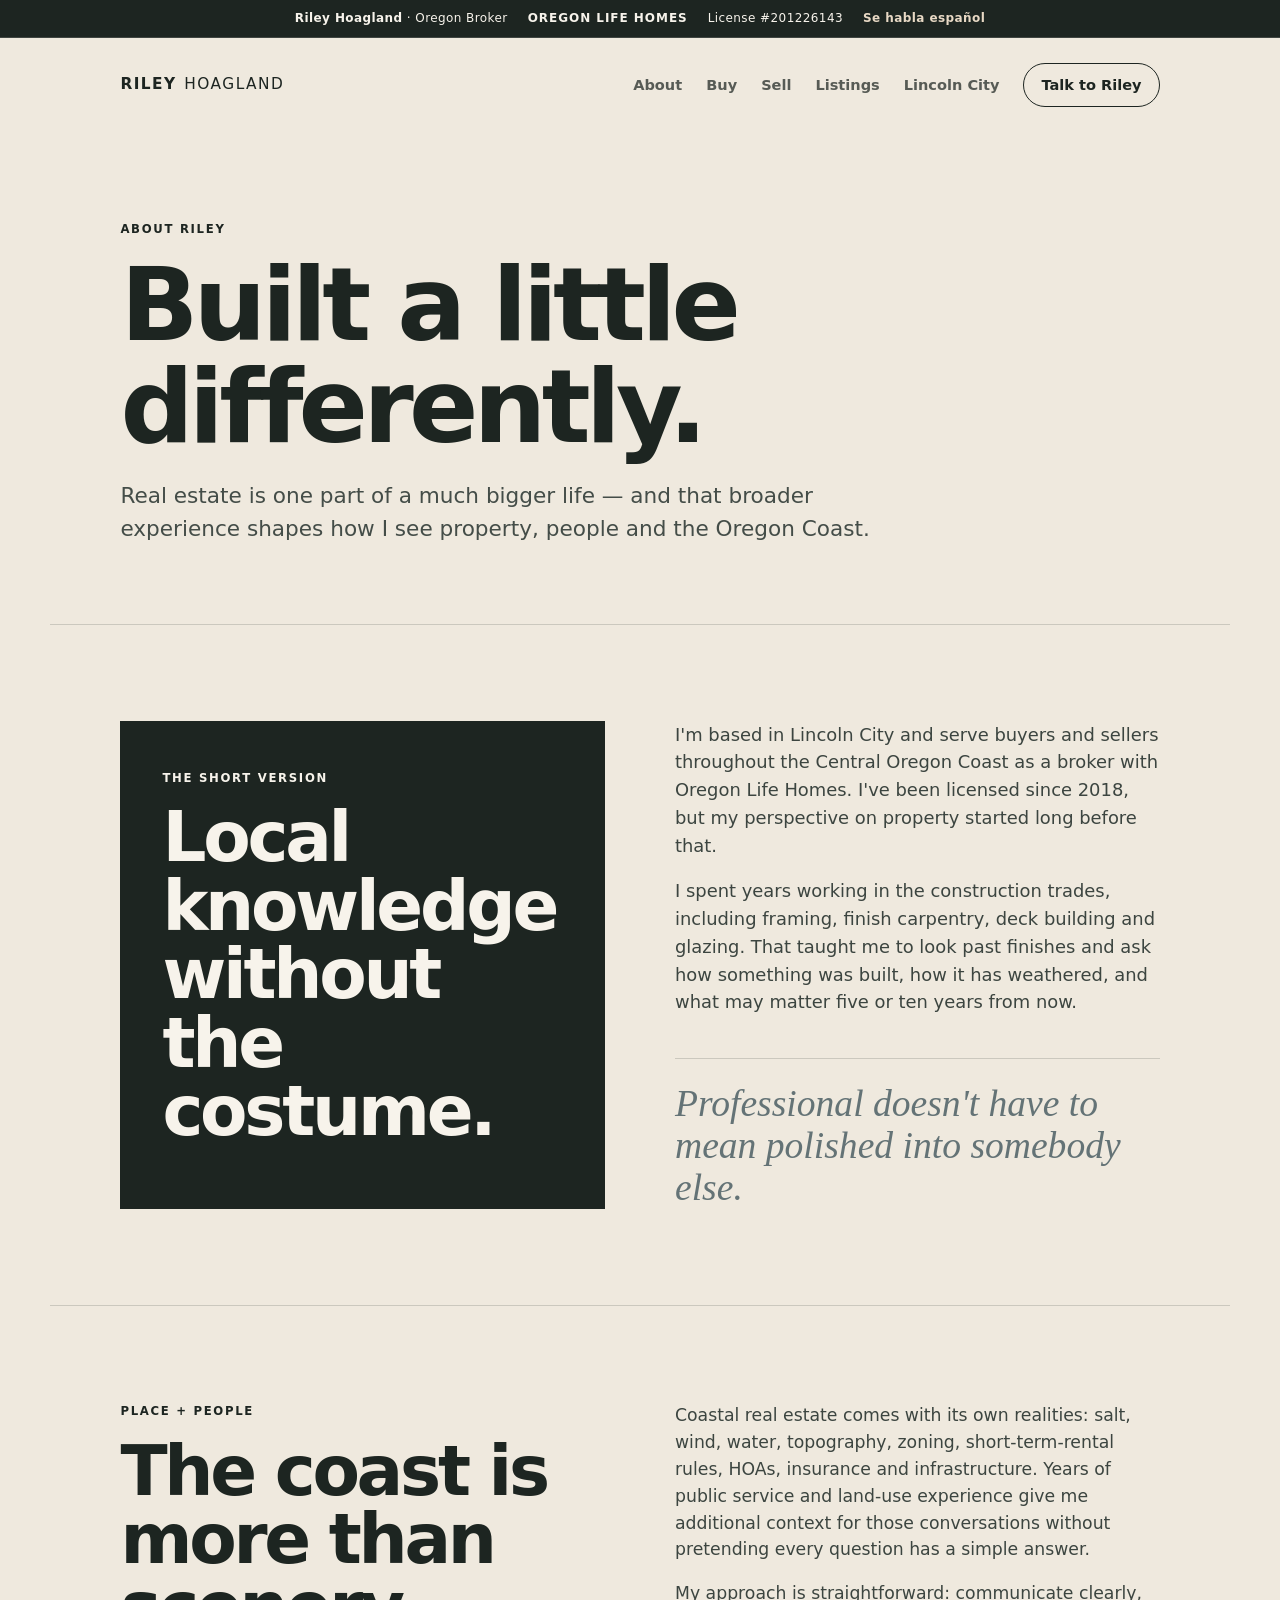
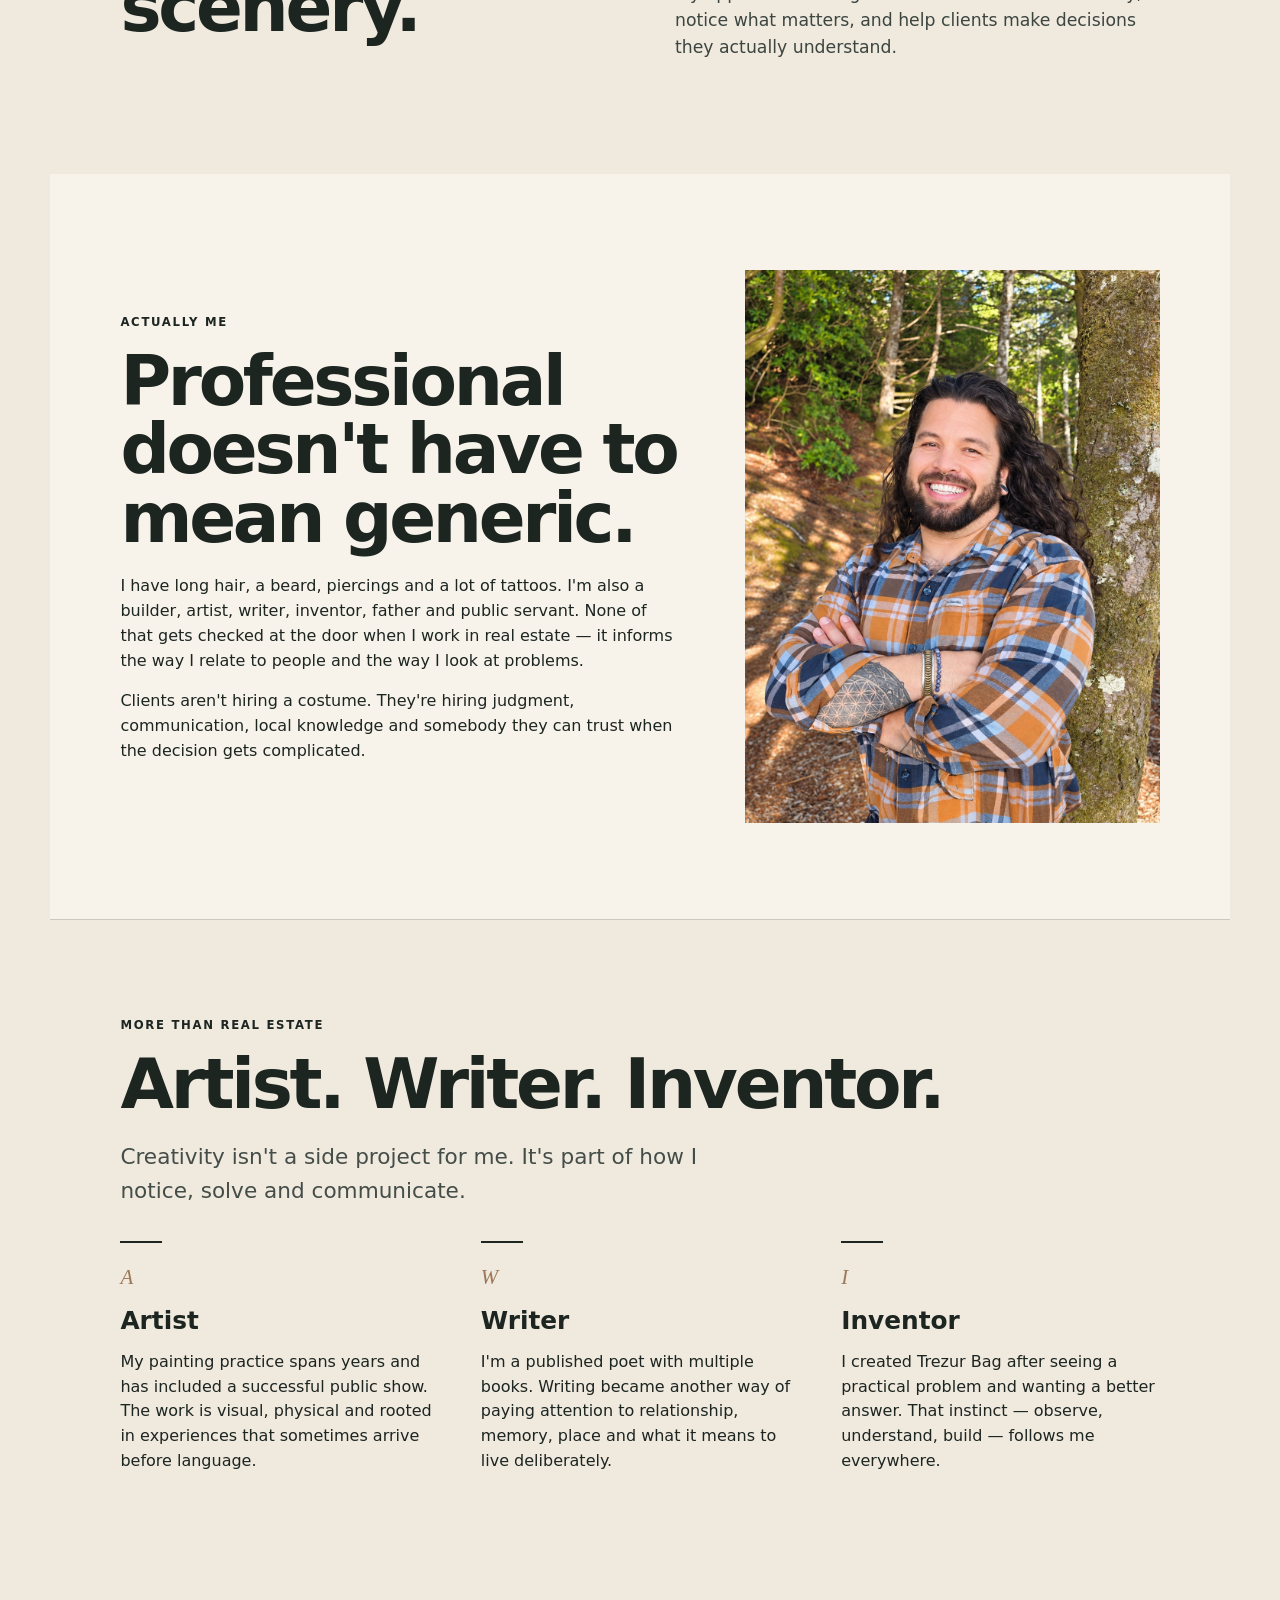
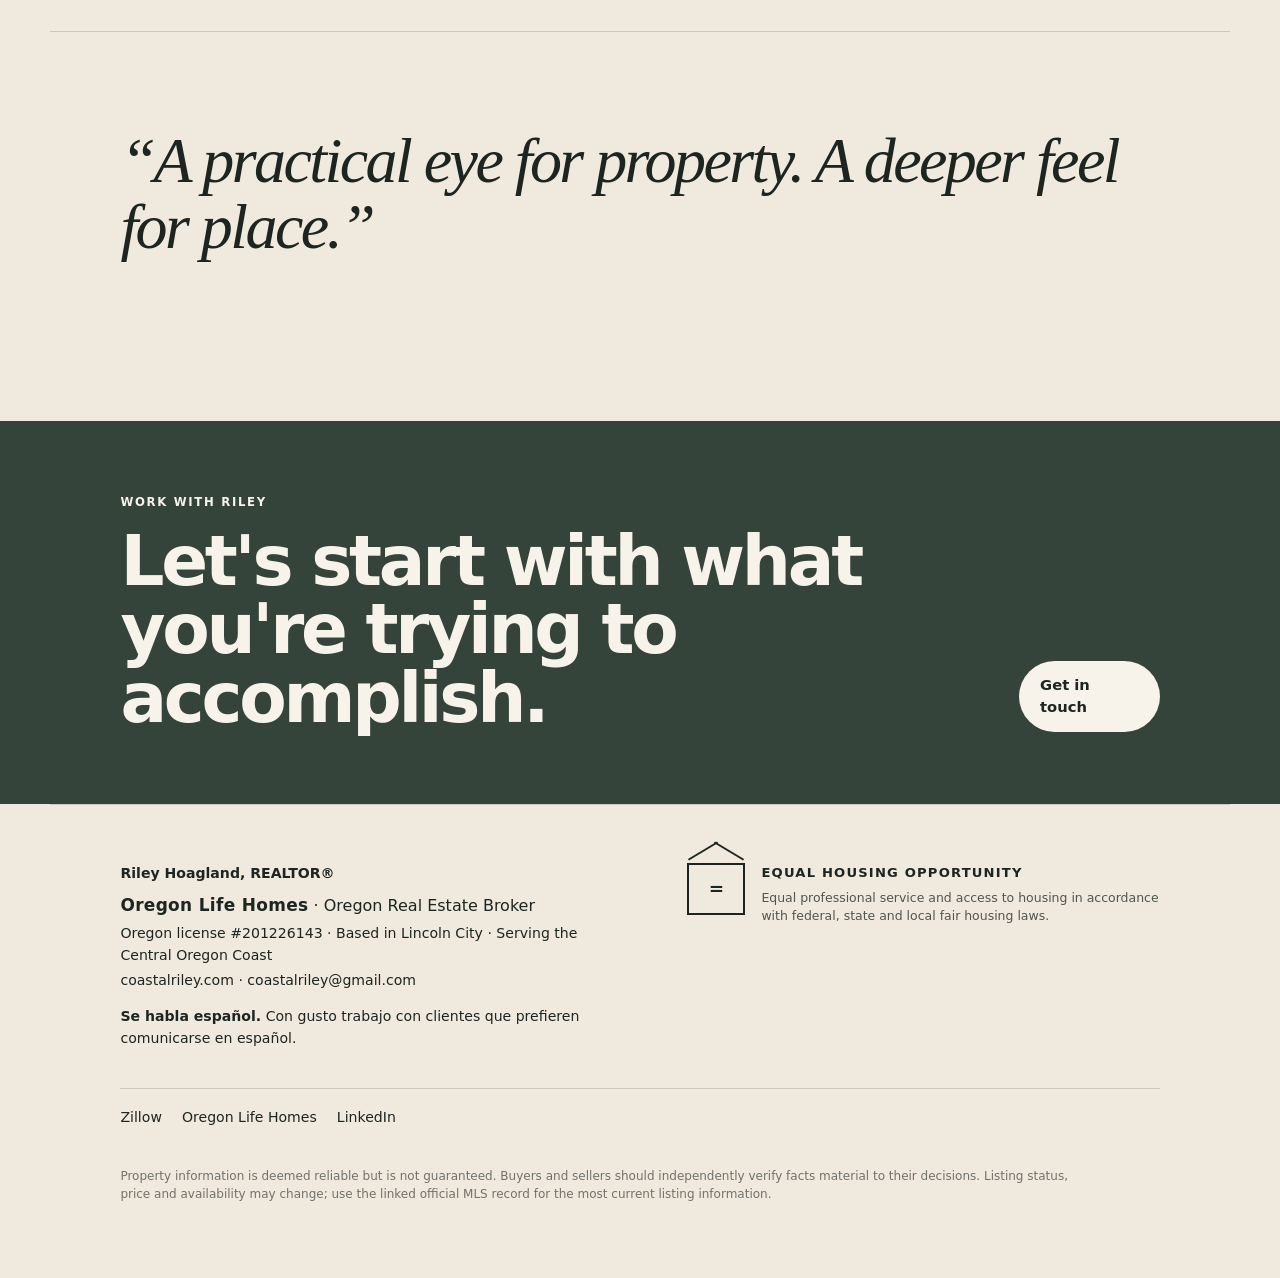
==== about.html @ 64695208 "Add files via upload" ====
<!doctype html>
<html lang="en">
<head>
  <meta charset="utf-8">
  <meta name="viewport" content="width=device-width, initial-scale=1">
  <title>About Riley Hoagland | Lincoln City Oregon Real Estate Broker</title>
  <meta name="description" content="Meet Riley Hoagland, a Lincoln City-based Oregon real estate broker with a background in construction, public service, art, poetry and invention.">
  <link rel="canonical" href="https://coastalriley.com/about.html">
  <meta name="theme-color" content="#1d2521">
  <link rel="stylesheet" href="styles.css">
  
</head>
<body><div class="affiliation-bar" aria-label="Real estate license and brokerage">
  <div class="affiliation-inner">
    <span><strong>Riley Hoagland</strong> · Oregon Broker</span>
    <span class="affiliation-broker">Oregon Life Homes</span>
    <span>License #201226143</span>
    <span class="affiliation-spanish">Se habla español</span>
  </div>
</div>
<header class="site-header">
  <a class="brand" href="index.html" aria-label="Riley Hoagland home">
    <span class="brand-first">RILEY</span><span class="brand-last">HOAGLAND</span>
  </a>
  <button class="menu-toggle" aria-label="Toggle navigation" aria-expanded="false">MENU</button>
  <nav class="nav" aria-label="Main navigation">
    <a href="about.html">About</a>
    <a href="buy.html">Buy</a>
    <a href="sell.html">Sell</a>
    <a href="listings.html">Listings</a>
    <a href="lincoln-city.html">Lincoln City</a>
    <a class="nav-cta" href="contact.html">Talk to Riley</a>
  </nav>
</header>
<main>
<section class="page-hero page-hero-about">
  <p class="eyebrow">ABOUT RILEY</p>
  <h1>Built a little differently.</h1>
  <p class="lede">Real estate is one part of a much bigger life — and that broader experience shapes how I see property, people and the Oregon Coast.</p>
</section>

<section class="section about-intro-grid">
  <div class="about-statement">
    <p class="eyebrow">THE SHORT VERSION</p>
    <h2>Local knowledge without the costume.</h2>
  </div>
  <div class="body-copy large-copy">
    <p>I'm based in Lincoln City and serve buyers and sellers throughout the Central Oregon Coast as a broker with Oregon Life Homes. I've been licensed since 2018, but my perspective on property started long before that.</p>
    <p>I spent years working in the construction trades, including framing, finish carpentry, deck building and glazing. That taught me to look past finishes and ask how something was built, how it has weathered, and what may matter five or ten years from now.</p>
    <div class="about-pullquote">Professional doesn't have to mean polished into somebody else.</div>
  </div>
</section>

<section class="section split story-block">
  <div>
    <p class="eyebrow">PLACE + PEOPLE</p>
    <h2>The coast is more than scenery.</h2>
  </div>
  <div class="body-copy">
    <p>Coastal real estate comes with its own realities: salt, wind, water, topography, zoning, short-term-rental rules, HOAs, insurance and infrastructure. Years of public service and land-use experience give me additional context for those conversations without pretending every question has a simple answer.</p>
    <p>My approach is straightforward: communicate clearly, notice what matters, and help clients make decisions they actually understand.</p>
  </div>
</section>

<section class="section candid-section">
  <div class="candid-copy">
    <p class="eyebrow">ACTUALLY ME</p>
    <h2>Professional doesn't have to mean generic.</h2>
    <p>I have long hair, a beard, piercings and a lot of tattoos. I'm also a builder, artist, writer, inventor, father and public servant. None of that gets checked at the door when I work in real estate — it informs the way I relate to people and the way I look at problems.</p>
    <p>Clients aren't hiring a costume. They're hiring judgment, communication, local knowledge and somebody they can trust when the decision gets complicated.</p>
  </div>
  <figure class="portrait-frame candid">
    <img src="riley-about-forest.jpg" alt="Riley Hoagland smiling in an Oregon coastal forest">
  </figure>
</section>

<section class="section more-than" id="more-than-real-estate">
  <p class="eyebrow">MORE THAN REAL ESTATE</p>
  <h2>Artist. Writer. Inventor.</h2>
  <p class="lede narrow">Creativity isn't a side project for me. It's part of how I notice, solve and communicate.</p>
  <div class="mini-grid">
    <article><span class="mini-icon">A</span><strong>Artist</strong><p>My painting practice spans years and has included a successful public show. The work is visual, physical and rooted in experiences that sometimes arrive before language.</p></article>
    <article><span class="mini-icon">W</span><strong>Writer</strong><p>I'm a published poet with multiple books. Writing became another way of paying attention to relationship, memory, place and what it means to live deliberately.</p></article>
    <article><span class="mini-icon">I</span><strong>Inventor</strong><p>I created Trezur Bag after seeing a practical problem and wanting a better answer. That instinct — observe, understand, build — follows me everywhere.</p></article>
  </div>
</section>

<section class="quote-block section">
  <p>“A practical eye for property. A deeper feel for place.”</p>
</section>

<section class="contact-band">
  <div><p class="eyebrow">WORK WITH RILEY</p><h2>Let's start with what you're trying to accomplish.</h2></div>
  <a class="button light" href="contact.html">Get in touch</a>
</section>
</main>
<footer class="footer">
  <div class="footer-id">
    <strong>Riley Hoagland, REALTOR®</strong>
    <p class="footer-brokerage"><strong>Oregon Life Homes</strong> · Oregon Real Estate Broker</p>
    <p>Oregon license #201226143 · Based in Lincoln City · Serving the Central Oregon Coast</p>
    <p><a href="https://coastalriley.com">coastalriley.com</a> · <a href="mailto:coastalriley@gmail.com">coastalriley@gmail.com</a></p>
    <p class="footer-spanish"><strong>Se habla español.</strong> Con gusto trabajo con clientes que prefieren comunicarse en español.</p>
  </div>

  <div class="footer-equal-housing" aria-label="Equal Housing Opportunity">
    <div class="eho-mark" aria-hidden="true"><span>=</span></div>
    <div>
      <strong>Equal Housing Opportunity</strong>
      <p>Equal professional service and access to housing in accordance with federal, state and local fair housing laws.</p>
    </div>
  </div>

  <div class="footer-links">
    <a href="https://www.zillow.com/profile/RileyHoagland" rel="me">Zillow</a>
    <a href="https://www.theoregonlife.com/about/riley-hoagland/" rel="me">Oregon Life Homes</a>
    <a href="https://www.linkedin.com/in/rileyhoagland/" rel="me">LinkedIn</a>
  </div>

  <p class="fineprint">Property information is deemed reliable but is not guaranteed. Buyers and sellers should independently verify facts material to their decisions. Listing status, price and availability may change; use the linked official MLS record for the most current listing information.</p>
</footer><script src="site.js"></script></body></html>
---- styles.css ----
:root{
  --paper:#efe9de;
  --paper-soft:#f7f3eb;
  --ink:#1d2521;
  --ink-soft:#35413b;
  --fog:#cad1cc;
  --slate:#647376;
  --forest:#35443b;
  --moss:#667363;
  --cedar:#9c7856;
  --sand:#b9a383;
  --line:rgba(29,37,33,.17);
  --max:1180px;
  --gutter:clamp(34px,5.5vw,72px);
  --radius:2px;
}
*{box-sizing:border-box}
html{scroll-behavior:smooth}
body{
  margin:0;
  background:var(--paper);
  color:var(--ink);
  font-family:Inter,ui-sans-serif,system-ui,-apple-system,BlinkMacSystemFont,"Segoe UI",sans-serif;
  line-height:1.55;
  text-rendering:optimizeLegibility;
}
a{color:inherit;text-decoration:none}
img{display:block;width:100%;height:auto}
.site-header{
  max-width:var(--max);
  margin:auto;
  padding:25px var(--gutter);
  display:flex;
  align-items:center;
  justify-content:space-between;
  gap:28px;
  position:relative;
}
.brand{display:flex;gap:.48rem;align-items:baseline;letter-spacing:.095em;font-size:.96rem}
.brand-first{font-weight:850}.brand-last{font-weight:420}
.nav{display:flex;gap:24px;align-items:center;font-size:.91rem;font-weight:630}
.nav a{opacity:.72;transition:.2s ease}.nav a:hover{opacity:1}
.nav-cta{border:1px solid currentColor;border-radius:999px;padding:10px 17px;opacity:1!important}
.menu-toggle{display:none;background:transparent;border:0;color:inherit;font:inherit;font-size:.78rem;letter-spacing:.1em;font-weight:750}
.eyebrow{
  margin:0 0 16px;
  font-size:.73rem;
  letter-spacing:.145em;
  text-transform:uppercase;
  font-weight:800;
}
h1,h2,h3{margin:0 0 22px;line-height:.99;letter-spacing:-.047em}
h1{font-size:clamp(3.25rem,8vw,7.1rem);font-weight:760}
h1 em{display:block;font-family:Georgia,"Times New Roman",serif;font-weight:400;font-style:italic;color:var(--slate);letter-spacing:-.055em}
h2{font-size:clamp(2.25rem,5.4vw,4.8rem);font-weight:735}
h3{font-size:clamp(1.45rem,2.4vw,2rem);font-weight:720;line-height:1.08}
p{margin-top:0}
.lede{font-size:clamp(1.08rem,2vw,1.35rem);max-width:760px;color:#444d48}
.narrow{max-width:650px}
.section{max-width:var(--max);margin:auto;padding:96px var(--gutter)}
.hero{
  max-width:var(--max);
  margin:auto;
  display:grid;
  grid-template-columns:1.15fr .85fr;
  gap:56px;
  align-items:center;
  padding:42px var(--gutter) 76px;
}
.hero-copy{padding:35px 0}
.actions{display:flex;gap:12px;flex-wrap:wrap;margin-top:32px}
.button{display:inline-flex;align-items:center;justify-content:center;padding:13px 21px;border-radius:999px;font-weight:760;font-size:.92rem}
.primary{background:var(--ink);color:var(--paper-soft)}
.ghost{border:1px solid currentColor}
.light{background:var(--paper-soft);color:var(--ink)}
.portrait-frame{margin:0;position:relative;overflow:hidden;background:var(--fog)}
.portrait-frame img{width:100%;height:100%;object-fit:cover}
.hero-portrait{aspect-ratio:.77/1;max-height:720px}
.hero-portrait img{object-position:center 33%}
.portrait-frame figcaption{
  position:absolute;left:0;bottom:0;
  padding:10px 14px;
  background:rgba(29,37,33,.83);
  color:var(--paper-soft);
  font-size:.7rem;
  text-transform:uppercase;
  letter-spacing:.11em;
}
.proof-strip{
  max-width:var(--max);
  margin:auto;
  display:grid;
  grid-template-columns:repeat(4,1fr);
  border-top:1px solid var(--line);
  border-bottom:1px solid var(--line);
  padding:16px var(--gutter);
  text-align:center;
  gap:12px;
  font-size:.75rem;
  letter-spacing:.085em;
  text-transform:uppercase;
  font-weight:760;
}
.split{display:grid;grid-template-columns:1fr 1fr;gap:70px}
.body-copy{font-size:1.08rem;color:#3c4540}
.large-copy{font-size:1.12rem}
.text-link{display:inline-block;font-weight:760;margin-top:14px;border-bottom:1px solid currentColor;padding-bottom:3px}
.services{display:grid;grid-template-columns:repeat(3,1fr);gap:16px}
.service{
  min-height:390px;border:1px solid var(--line);
  padding:30px;display:flex;flex-direction:column;
  background:rgba(255,255,255,.13)
}
.service-dark{background:var(--ink);color:var(--paper-soft)}
.service-number{margin-left:auto;font-family:Georgia,serif;font-style:italic;font-size:1.4rem;opacity:.55}
.service h3{margin-top:8px}
.service p:not(.eyebrow){opacity:.82}
.service a{margin-top:auto;font-weight:750}
.local-band{
  display:grid;grid-template-columns:.7fr 1.3fr;gap:60px;align-items:center;
  border-top:1px solid var(--line);border-bottom:1px solid var(--line)
}
.local-mark{
  min-height:390px;
  background:var(--forest);
  position:relative;
  overflow:hidden;
}
.rings{
  position:absolute;width:330px;height:330px;border:1px solid rgba(239,233,222,.75);
  border-radius:50%;left:50%;top:50%;transform:translate(-50%,-50%);
}
.rings:before,.rings:after{content:"";position:absolute;border:1px solid rgba(239,233,222,.42);border-radius:50%}
.rings:before{width:230px;height:230px;left:49px;top:49px}
.rings:after{width:410px;height:410px;left:-41px;top:-41px}
.section-heading{display:flex;justify-content:space-between;gap:40px;align-items:end;margin-bottom:42px}
.section-note{max-width:360px;color:#4a544f}
.listing-placeholder{display:grid;grid-template-columns:.85fr 1.15fr;border:1px solid var(--line);min-height:420px}
.listing-shape{
  background:
    linear-gradient(150deg,transparent 0 27%,rgba(255,255,255,.12) 27% 28%,transparent 28% 50%),
    linear-gradient(25deg,var(--forest),#55635c);
}
.listing-placeholder>div:last-child{padding:48px;display:flex;flex-direction:column;justify-content:center;align-items:flex-start}
.more-than{border-top:1px solid var(--line);border-bottom:1px solid var(--line)}
.mini-grid{display:grid;grid-template-columns:repeat(3,1fr);gap:42px;margin:34px 0 45px}
.mini-grid article{position:relative;padding-top:20px}
.mini-grid article:before{content:"";position:absolute;top:0;left:0;width:42px;border-top:2px solid var(--ink)}
.mini-grid strong{font-size:1.55rem;display:block;margin:9px 0}
.mini-icon{font-family:Georgia,serif;font-style:italic;color:var(--cedar);font-size:1.3rem}
.contact-band{
  background:var(--forest);color:var(--paper-soft);
  padding:72px max(var(--gutter),calc((100vw - var(--max))/2 + var(--gutter)));
  display:flex;align-items:end;justify-content:space-between;gap:46px
}
.contact-band h2{max-width:880px;margin-bottom:0}
.footer{
  max-width:var(--max);margin:auto;padding:58px var(--gutter) 70px;
  display:grid;grid-template-columns:1fr auto;gap:30px 60px;
  border-top:1px solid var(--line);font-size:.88rem
}
.footer p{margin:4px 0}.footer-links{display:flex;gap:20px;flex-wrap:wrap}.fineprint{grid-column:1/-1;font-size:.75rem;opacity:.6}
.page-hero{max-width:var(--max);margin:auto;padding:88px var(--gutter) 56px}
.page-hero h1{max-width:1120px}
.about-intro-grid{
  display:grid;
  grid-template-columns:1fr 1fr;
  gap:70px;
  border-top:1px solid var(--line);
}
.about-statement{
  min-height:430px;
  background:var(--ink);
  color:var(--paper-soft);
  padding:42px;
  display:flex;
  flex-direction:column;
  justify-content:flex-end;
}
.about-statement h2{max-width:650px}
.about-pullquote{
  margin-top:42px;
  padding-top:24px;
  border-top:1px solid var(--line);
  font-family:Georgia,"Times New Roman",serif;
  font-style:italic;
  font-size:clamp(1.55rem,3vw,2.35rem);
  line-height:1.12;
  color:var(--slate);
}
.feature{display:grid;grid-template-columns:.85fr 1.15fr;gap:66px;align-items:center}
.story-block{border-top:1px solid var(--line)}
.candid-section{display:grid;grid-template-columns:1.15fr .85fr;gap:64px;align-items:center;background:var(--paper-soft)}
.candid{aspect-ratio:.82/1;max-height:600px}.candid img{object-position:center 30%}
.quote-block p{font-family:Georgia,"Times New Roman",serif;font-style:italic;font-size:clamp(2.4rem,5vw,4.7rem);letter-spacing:-.04em;line-height:1.04;max-width:1000px}
.issue-grid{display:grid;grid-template-columns:repeat(3,1fr);gap:1px;background:var(--line);padding:1px}
.issue-grid article{background:var(--paper);padding:30px;min-height:260px}
.issue-grid span{font-family:Georgia,serif;font-style:italic;color:var(--cedar);font-size:1.25rem}
.process{border-top:1px solid var(--line)}
.process-row{display:grid;grid-template-columns:repeat(5,1fr);gap:0;margin-top:44px;border-top:1px solid var(--line)}
.process-row>div{padding:26px 20px 10px 0;border-right:1px solid var(--line);min-height:230px}
.process-row>div:not(:first-child){padding-left:20px}
.process-row>div:last-child{border-right:0}
.process-row b{display:block;font-family:Georgia,serif;font-style:italic;color:var(--cedar);font-size:1.2rem;margin-bottom:35px}
.process-row strong{display:block;font-size:1.03rem;margin-bottom:10px}
.process-row p{font-size:.9rem;color:#4a544f}
.listing-links{display:grid;grid-template-columns:1fr 1fr;gap:18px}
.listing-source{border:1px solid var(--line);padding:42px;min-height:390px;display:flex;flex-direction:column}
.listing-source h2{font-size:clamp(2rem,4vw,3.5rem)}
.listing-source span{margin-top:auto;font-weight:760}
.dark-source{background:var(--ink);color:var(--paper-soft)}
.contact-grid{display:grid;grid-template-columns:1.15fr .85fr;gap:30px;align-items:stretch}
.contact-card{background:var(--ink);color:var(--paper-soft);padding:48px}
.contact-card h2{font-size:clamp(2.4rem,5vw,4.6rem)}
.direct-details{border-top:1px solid rgba(255,255,255,.22);margin-top:36px}
.direct-details a{display:block;padding:19px 0;border-bottom:1px solid rgba(255,255,255,.22)}
.direct-details small{display:block;font-size:.67rem;letter-spacing:.14em;opacity:.65;margin-bottom:3px}
.direct-details strong{font-size:1.08rem}
.contact-photo{min-height:520px}.contact-photo img{object-position:center 30%}
@media (max-width:880px){
  .menu-toggle{display:block}
  .nav{
    display:none;position:absolute;top:76px;left:18px;right:18px;z-index:30;
    background:var(--paper-soft);border:1px solid var(--line);padding:22px;
    flex-direction:column;align-items:flex-start
  }
  .nav.open{display:flex}
  .hero,.split,.feature,.candid-section,.local-band,.contact-grid,.listing-placeholder,.about-intro-grid{grid-template-columns:1fr}
  .hero{padding-top:16px}
  .hero-portrait{max-height:620px}
  .proof-strip{grid-template-columns:1fr 1fr}
  .services,.mini-grid,.issue-grid,.listing-links{grid-template-columns:1fr}
  .process-row{grid-template-columns:1fr;border-top:0}
  .process-row>div,.process-row>div:not(:first-child){border-right:0;border-top:1px solid var(--line);padding:24px 0;min-height:auto}
  .process-row b{margin-bottom:10px}
  .section{padding-top:72px;padding-bottom:72px}
  .section-heading{align-items:flex-start;flex-direction:column}
  .local-mark{min-height:300px}
  .contact-band{align-items:flex-start;flex-direction:column}
  .footer{grid-template-columns:1fr}
  .fineprint{grid-column:auto}
}
@media (max-width:520px){
  .site-header{padding:20px}
  .section,.hero,.page-hero{padding-left:20px;padding-right:20px}
  h1{font-size:clamp(3rem,16vw,5rem)}
  .proof-strip{grid-template-columns:1fr;text-align:left;padding-left:20px}
  .service,.contact-card,.listing-source,.listing-placeholder>div:last-child{padding:26px}
}


/* v0.4 — property/listing pages */
.property-card-grid{
  display:grid;
  grid-template-columns:repeat(2,1fr);
  gap:22px;
}
.property-card{
  border:1px solid var(--line);
  background:rgba(255,255,255,.12);
}
.property-card-art{
  min-height:350px;
  background:var(--forest);
  position:relative;
  display:block;
  overflow:hidden;
}
.card-index{
  position:absolute;
  top:22px;right:24px;
  color:rgba(247,243,235,.72);
  font-family:Georgia,serif;
  font-style:italic;
  font-size:1.25rem;
}
.property-lines{
  position:absolute;
  inset:0;
  background:
    linear-gradient(135deg,transparent 49.6%,rgba(239,233,222,.35) 49.8% 50.2%,transparent 50.4%),
    linear-gradient(35deg,transparent 33%,rgba(239,233,222,.18) 33.2% 33.5%,transparent 33.7%),
    radial-gradient(circle at 72% 33%,transparent 0 79px,rgba(239,233,222,.22) 80px 81px,transparent 82px);
}
.property-card-copy{padding:30px}
.property-card-copy h2{font-size:clamp(1.9rem,3.5vw,3rem);margin-bottom:7px}
.property-card-city{color:#56615b;margin-bottom:22px}
.listing-stats{
  display:flex;gap:15px;flex-wrap:wrap;
  padding:16px 0;
  border-top:1px solid var(--line);
  border-bottom:1px solid var(--line);
  font-size:.86rem
}
.listing-stats strong{font-size:1.06rem;margin-right:auto}
.property-card-actions{display:flex;gap:22px;flex-wrap:wrap;margin-top:18px}
.subtle-link{opacity:.68}
.listing-hero{
  max-width:var(--max);
  margin:auto;
  display:grid;
  grid-template-columns:1.05fr .95fr;
  min-height:660px;
  padding:46px var(--gutter) 80px;
  gap:50px;
  align-items:stretch;
}
.listing-hero-copy{
  display:flex;flex-direction:column;justify-content:center;
}
.listing-hero h1{font-size:clamp(3rem,7vw,6.3rem)}
.listing-city{font-size:1.16rem;color:#56615b;margin-top:-4px;margin-bottom:30px}
.listing-stats-large{max-width:620px}
.listing-stats-large strong{font-size:1.35rem}
.property-art{
  min-height:570px;
  background:var(--forest);
  position:relative;
  overflow:hidden;
  display:flex;
  align-items:flex-end;
  padding:22px;
  color:rgba(247,243,235,.72);
  letter-spacing:.11em;
  font-size:.7rem;
  font-weight:750;
}
.listing-intro{border-top:1px solid var(--line)}
.property-facts{border-top:1px solid var(--line);border-bottom:1px solid var(--line)}
.fact-grid{
  display:grid;
  grid-template-columns:repeat(3,1fr);
  gap:1px;
  background:var(--line);
  border:1px solid var(--line);
}
.fact-grid>div{
  background:var(--paper);
  padding:25px;
  min-height:115px;
}
.fact-grid small{
  display:block;
  text-transform:uppercase;
  letter-spacing:.1em;
  font-size:.66rem;
  opacity:.58;
  margin-bottom:7px;
}
.fact-grid strong{font-size:1.08rem}
.direct-agent{
  display:grid;
  grid-template-columns:1.15fr .85fr;
  gap:50px;
  align-items:center;
}
.direct-agent-actions{
  display:flex;
  flex-direction:column;
  gap:12px;
}
.listing-disclaimer{
  max-width:var(--max);
  margin:auto;
  padding:0 var(--gutter) 80px;
  font-size:.78rem;
  color:#69716d;
}
@media(max-width:880px){
  .property-card-grid,.listing-hero,.direct-agent{grid-template-columns:1fr}
  .property-card-art{min-height:280px}
  .property-art{min-height:380px}
  .fact-grid{grid-template-columns:1fr 1fr}
}
@media(max-width:520px){
  .fact-grid{grid-template-columns:1fr}
  .listing-hero{padding-left:20px;padding-right:20px}
  .property-card-copy{padding:24px}
}


/* v0.5 launch polish: actual listing photos + more breathing room */
.property-card-photo{
  min-height:350px;
  height:350px;
  position:relative;
  display:block;
  overflow:hidden;
  background:var(--fog);
}
.property-card-photo img{
  width:100%;
  height:100%;
  object-fit:cover;
  transition:transform .45s ease;
}
.property-card:hover .property-card-photo img{
  transform:scale(1.018);
}
.property-card-photo .card-index{
  background:rgba(29,37,33,.78);
  color:var(--paper-soft);
  padding:7px 10px;
  line-height:1;
}
.property-photo-hero{
  margin:0;
  min-height:570px;
  overflow:hidden;
  background:var(--fog);
}
.property-photo-hero img{
  width:100%;
  height:100%;
  min-height:570px;
  object-fit:cover;
}
@media(max-width:880px){
  :root{--gutter:clamp(24px,5vw,38px)}
  .property-card-photo{height:300px;min-height:300px}
  .property-photo-hero,.property-photo-hero img{min-height:380px}
}
@media(max-width:520px){
  :root{--gutter:20px}
}


/* v0.6 — Lincoln City spacing/alignment cleanup */
.local-intro{
  padding-top:58px;
  padding-bottom:52px;
  gap:48px;
  align-items:start;
  border-top:1px solid var(--line);
}
.local-intro h2{
  max-width:470px;
}
.local-intro .body-copy{
  max-width:540px;
}

/* The generic .section padding made this grid nearly touch the viewport
   and created a huge vertical gap. Give this grid its own editorial inset. */
.local-issues{
  width:calc(100% - (2 * var(--gutter)));
  max-width:1045px;
  margin:0 auto 82px;
  padding:1px;
}
.local-issues article{
  min-height:245px;
  padding:30px 28px;
}

@media(max-width:880px){
  .local-intro{
    padding-top:48px;
    padding-bottom:42px;
    gap:24px;
  }
  .local-issues{
    width:calc(100% - (2 * var(--gutter)));
    margin-bottom:58px;
  }
  .local-issues article{
    min-height:auto;
  }
}
@media(max-width:520px){
  .local-issues{
    width:calc(100% - 40px);
  }
}


/* v0.9 — site capture */
.capture-section{
  display:grid;
  grid-template-columns:.82fr 1.18fr;
  gap:70px;
  align-items:start;
  border-top:1px solid var(--line);
}
.capture-intro{position:sticky;top:28px}
.capture-intro h2{font-size:clamp(2.25rem,4.7vw,4.3rem)}
.capture-intro>p:not(.eyebrow){max-width:480px;color:#4a544f;font-size:1.04rem}
.capture-direct{display:flex;flex-direction:column;gap:8px;margin-top:28px;font-weight:760}
.capture-direct a{width:max-content;border-bottom:1px solid currentColor}
.capture-form{background:var(--paper-soft);border:1px solid var(--line);padding:34px;position:relative}
.field-grid{display:grid;gap:18px}
.field-grid.two{grid-template-columns:1fr 1fr}
.capture-form label{display:block;margin-bottom:19px}
.capture-form label>span:first-child{
  display:block;font-size:.74rem;letter-spacing:.08em;text-transform:uppercase;
  font-weight:800;margin-bottom:7px
}
.capture-form input,.capture-form select,.capture-form textarea{
  width:100%;border:1px solid rgba(29,37,33,.26);background:#fffdfa;color:var(--ink);
  border-radius:0;padding:13px;font:inherit;line-height:1.25
}
.capture-form textarea{resize:vertical;min-height:125px}
.capture-form input:focus,.capture-form select:focus,.capture-form textarea:focus{
  outline:2px solid var(--slate);outline-offset:1px
}
.consent-line{display:flex!important;gap:10px;align-items:flex-start;font-size:.86rem;line-height:1.4}
.consent-line input{width:auto!important;margin-top:3px}
.consent-line span{
  text-transform:none!important;letter-spacing:0!important;font-weight:500!important;margin:0!important
}
.submit-button{border:0;cursor:pointer}
.form-note{margin:14px 0 0;font-size:.78rem;color:#66706a}
.hp-field{
  position:absolute!important;width:1px!important;height:1px!important;overflow:hidden!important;
  clip:rect(1px,1px,1px,1px)!important;white-space:nowrap!important
}
.thanks-hero{min-height:68vh;display:flex;flex-direction:column;justify-content:center}
.listing-source-section{padding-top:72px;padding-bottom:72px;align-items:start}
.listing-source-section .body-copy{max-width:560px}
@media(max-width:880px){
  .capture-section{grid-template-columns:1fr;gap:28px}
  .capture-intro{position:static}
  .field-grid.two{grid-template-columns:1fr;gap:0}
  .capture-form{padding:25px}
}


/* v1.0 — Oregon advertising / fair housing / Spanish-language visibility */
.affiliation-bar{
  background:var(--ink);
  color:var(--paper-soft);
  border-bottom:1px solid rgba(247,243,235,.16);
}
.affiliation-inner{
  max-width:var(--max);
  margin:auto;
  padding:9px var(--gutter);
  display:flex;
  align-items:center;
  justify-content:center;
  gap:10px 20px;
  flex-wrap:wrap;
  font-size:.75rem;
  letter-spacing:.035em;
}
.affiliation-broker{
  font-weight:900;
  letter-spacing:.08em;
  text-transform:uppercase;
}
.affiliation-spanish{
  color:#e8d9c5;
  font-weight:760;
}
.proof-strip-five{grid-template-columns:repeat(5,1fr)}

.language-band{
  background:var(--ink);
  color:var(--paper-soft);
  padding:78px max(var(--gutter),calc((100vw - var(--max))/2 + var(--gutter)));
  display:grid;
  grid-template-columns:1.08fr .92fr;
  gap:70px;
  align-items:center;
  border-top:1px solid rgba(247,243,235,.14);
  border-bottom:1px solid rgba(247,243,235,.14);
}
.language-band h2{
  max-width:760px;
  margin-bottom:0;
}
.language-band>div:last-child>p{
  font-size:1.08rem;
  max-width:560px;
  color:rgba(247,243,235,.82);
}
.language-ghost{
  border:1px solid rgba(247,243,235,.7);
  color:var(--paper-soft);
}
.spanish-contact{
  display:grid;
  grid-template-columns:1fr 1fr;
  gap:70px;
  border-top:1px solid var(--line);
  border-bottom:1px solid var(--line);
}
.spanish-contact h2{max-width:650px}

.footer{
  grid-template-columns:1fr .95fr;
  gap:34px 70px;
}
.footer-id{max-width:580px}
.footer-brokerage{
  font-size:1rem;
  margin-top:7px!important;
}
.footer-brokerage strong{
  font-size:1.06rem;
  letter-spacing:.02em;
}
.footer-spanish{
  margin-top:14px!important;
  max-width:560px;
}
.footer-equal-housing{
  display:grid;
  grid-template-columns:58px 1fr;
  gap:16px;
  align-items:start;
  max-width:520px;
}
.footer-equal-housing>div:last-child>strong{
  display:block;
  font-size:.82rem;
  text-transform:uppercase;
  letter-spacing:.09em;
  margin-bottom:5px;
}
.footer-equal-housing p{
  font-size:.78rem;
  line-height:1.45;
  opacity:.75;
}
.eho-mark{
  width:58px;
  height:52px;
  border:2px solid currentColor;
  position:relative;
  display:flex;
  align-items:center;
  justify-content:center;
  font-weight:900;
  font-size:1.15rem;
}
.eho-mark:before,
.eho-mark:after{
  content:"";
  position:absolute;
  top:-15px;
  width:34px;
  border-top:2px solid currentColor;
}
.eho-mark:before{left:-3px;transform:rotate(-31deg)}
.eho-mark:after{right:-3px;transform:rotate(31deg)}
.footer-links{
  grid-column:1/-1;
  padding-top:18px;
  border-top:1px solid var(--line);
}
.fineprint{
  grid-column:1/-1;
  max-width:980px;
}

@media(max-width:880px){
  .affiliation-inner{
    justify-content:flex-start;
    padding-top:10px;
    padding-bottom:10px;
    gap:5px 12px;
  }
  .affiliation-inner span{
    flex:0 0 auto;
  }
  .proof-strip-five{grid-template-columns:1fr 1fr}
  .proof-strip-five span:last-child{grid-column:1/-1}
  .language-band,.spanish-contact{grid-template-columns:1fr;gap:28px}
  .language-band{padding-top:58px;padding-bottom:58px}
  .footer{grid-template-columns:1fr}
}
@media(max-width:520px){
  .affiliation-inner{
    font-size:.68rem;
    line-height:1.35;
  }
  .affiliation-broker{
    flex-basis:100%!important;
    font-size:.78rem;
  }
  .footer-equal-housing{
    grid-template-columns:48px 1fr;
  }
  .eho-mark{
    width:48px;
    height:43px;
  }
}


/* v1.1 — Riley portrait placement */
.hero-portrait{
  aspect-ratio:3/4;
  max-height:720px;
}
.hero-portrait img{
  object-position:center center;
}
.candid{
  aspect-ratio:3/4;
  max-height:640px;
}
.candid img{
  object-position:center 35%;
}
.contact-photo{
  min-height:560px;
}
.contact-photo img{
  object-position:center 32%;
}
.buyer-role{
  display:grid;
  grid-template-columns:.82fr 1.18fr;
  gap:70px;
  align-items:center;
  border-top:1px solid var(--line);
  border-bottom:1px solid var(--line);
}
.buyer-role-photo{
  aspect-ratio:3/4;
  max-height:650px;
}
.buyer-role-photo img{
  object-position:center 32%;
}
.buyer-role-copy .body-copy{
  max-width:650px;
}
.buyer-role-copy .button{
  margin-top:18px;
}

@media (max-width:880px){
  .buyer-role{
    grid-template-columns:1fr;
    gap:34px;
  }
  .buyer-role-photo{
    max-height:680px;
  }
  .hero-portrait{
    max-height:680px;
  }
}

@media (max-width:520px){
  .hero-portrait,
  .candid,
  .buyer-role-photo{
    max-height:none;
  }
  .contact-photo{
    min-height:460px;
  }
}
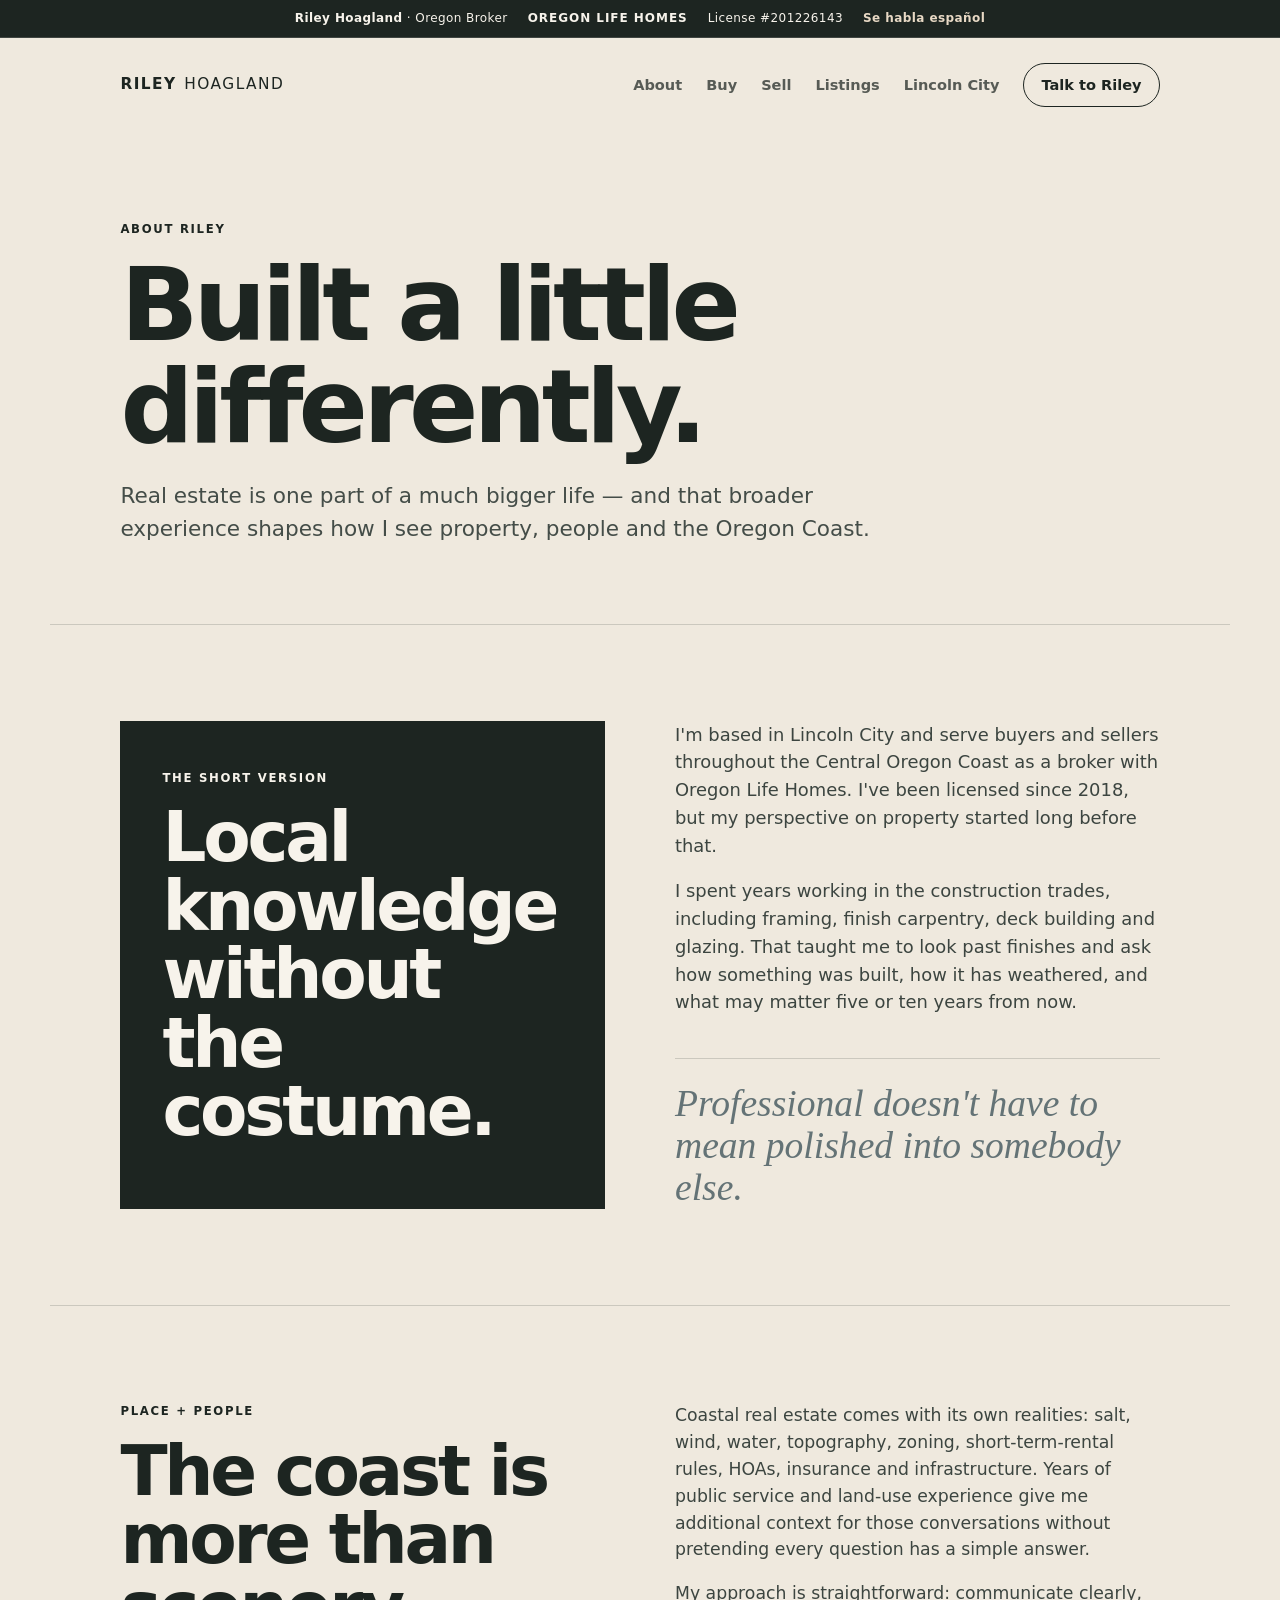
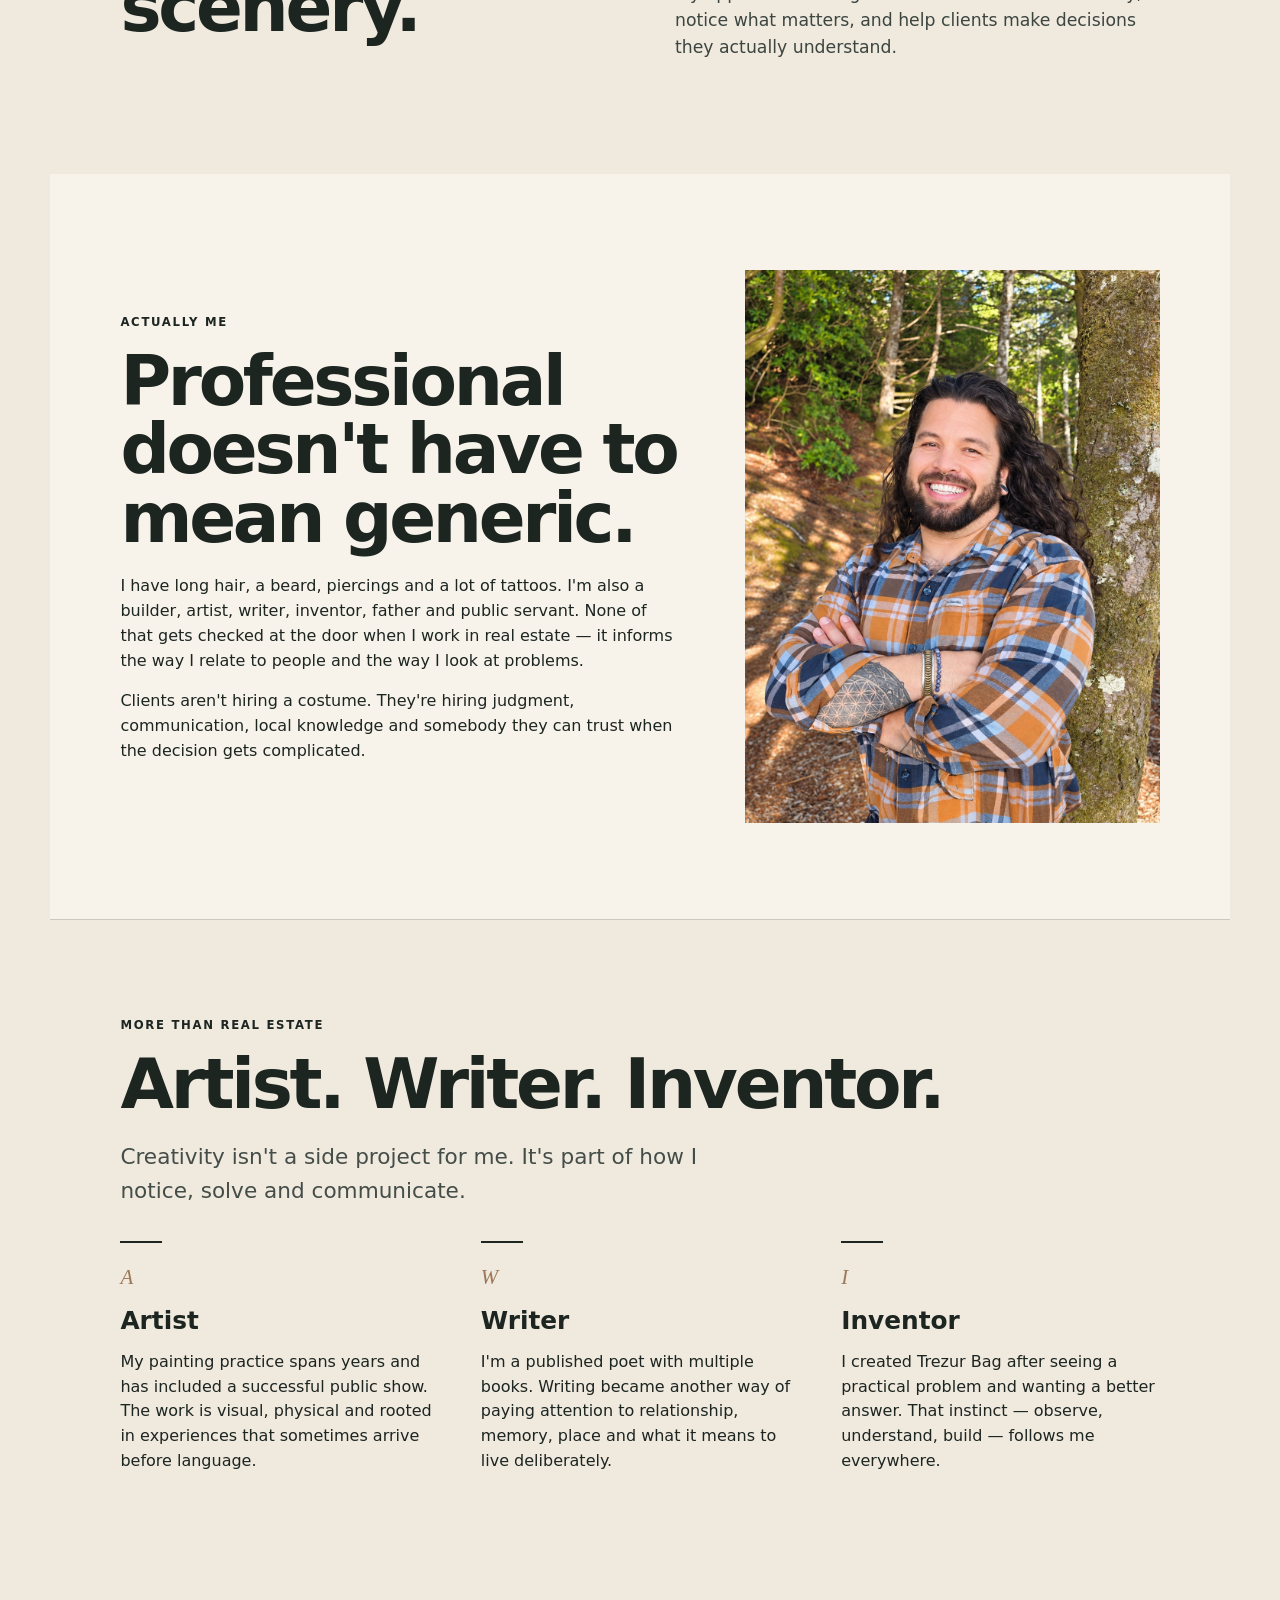
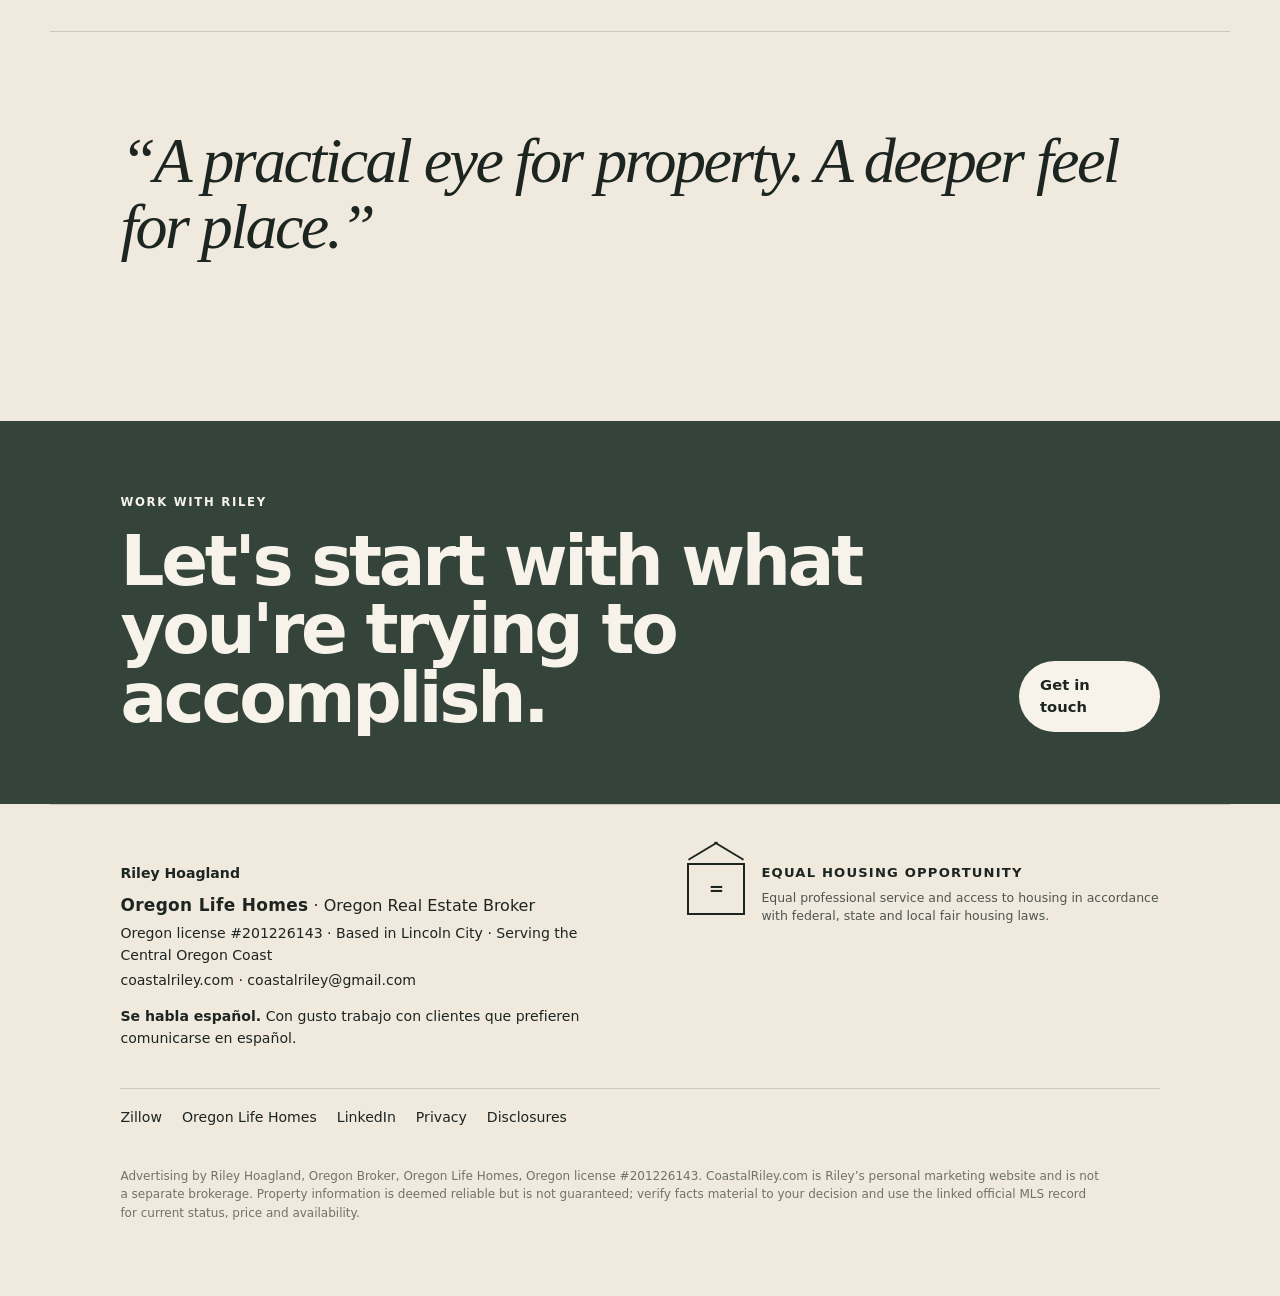
==== commit 9a0db134: "Add files via upload" ====
--- a/about.html
+++ b/about.html
@@ -10,7 +10,7 @@
   <link rel="stylesheet" href="styles.css">
   
 </head>
-<body><div class="affiliation-bar" aria-label="Real estate license and brokerage">
+<body><a class="skip-link" href="#main-content">Skip to main content</a><div class="affiliation-bar" aria-label="Real estate license and brokerage">
   <div class="affiliation-inner">
     <span><strong>Riley Hoagland</strong> · Oregon Broker</span>
     <span class="affiliation-broker">Oregon Life Homes</span>
@@ -32,7 +32,7 @@
     <a class="nav-cta" href="contact.html">Talk to Riley</a>
   </nav>
 </header>
-<main>
+<main id="main-content">
 <section class="page-hero page-hero-about">
   <p class="eyebrow">ABOUT RILEY</p>
   <h1>Built a little differently.</h1>
@@ -96,11 +96,11 @@
 </main>
 <footer class="footer">
   <div class="footer-id">
-    <strong>Riley Hoagland, REALTOR®</strong>
+    <strong>Riley Hoagland</strong>
     <p class="footer-brokerage"><strong>Oregon Life Homes</strong> · Oregon Real Estate Broker</p>
     <p>Oregon license #201226143 · Based in Lincoln City · Serving the Central Oregon Coast</p>
     <p><a href="https://coastalriley.com">coastalriley.com</a> · <a href="mailto:coastalriley@gmail.com">coastalriley@gmail.com</a></p>
-    <p class="footer-spanish"><strong>Se habla español.</strong> Con gusto trabajo con clientes que prefieren comunicarse en español.</p>
+    <p class="footer-spanish" lang="es"><strong>Se habla español.</strong> Con gusto trabajo con clientes que prefieren comunicarse en español.</p>
   </div>
 
   <div class="footer-equal-housing" aria-label="Equal Housing Opportunity">
@@ -115,7 +115,9 @@
     <a href="https://www.zillow.com/profile/RileyHoagland" rel="me">Zillow</a>
     <a href="https://www.theoregonlife.com/about/riley-hoagland/" rel="me">Oregon Life Homes</a>
     <a href="https://www.linkedin.com/in/rileyhoagland/" rel="me">LinkedIn</a>
+    <a href="privacy.html">Privacy</a>
+    <a href="disclosures.html">Disclosures</a>
   </div>
 
-  <p class="fineprint">Property information is deemed reliable but is not guaranteed. Buyers and sellers should independently verify facts material to their decisions. Listing status, price and availability may change; use the linked official MLS record for the most current listing information.</p>
+  <p class="fineprint">Advertising by Riley Hoagland, Oregon Broker, Oregon Life Homes, Oregon license #201226143. CoastalRiley.com is Riley’s personal marketing website and is not a separate brokerage. Property information is deemed reliable but is not guaranteed; verify facts material to your decision and use the linked official MLS record for current status, price and availability.</p>
 </footer><script src="site.js"></script></body></html>
--- a/styles.css
+++ b/styles.css
@@ -756,3 +756,87 @@
     min-height:460px;
   }
 }
+
+
+/* v1.2 — accessibility, privacy/disclosure, and rights-safe listing presentation */
+.skip-link{
+  position:fixed;
+  top:10px;
+  left:10px;
+  z-index:9999;
+  transform:translateY(-180%);
+  background:var(--paper-soft);
+  color:var(--ink);
+  border:2px solid var(--ink);
+  padding:10px 14px;
+  border-radius:8px;
+  font-weight:800;
+}
+.skip-link:focus{transform:translateY(0)}
+a:focus-visible,
+button:focus-visible,
+input:focus-visible,
+select:focus-visible,
+textarea:focus-visible{
+  outline:3px solid currentColor;
+  outline-offset:4px;
+}
+.policy-copy{
+  max-width:900px;
+  margin:0 auto;
+}
+.policy-copy h2{
+  margin-top:42px;
+  margin-bottom:10px;
+}
+.policy-copy h2:first-child{margin-top:0}
+.policy-copy p{max-width:780px}
+.policy-date{
+  margin-top:48px;
+  font-size:.88rem;
+  opacity:.7;
+}
+.property-photo-placeholder{
+  min-height:520px;
+  background:linear-gradient(135deg,var(--ink),#344139);
+  color:var(--paper-soft);
+  display:flex;
+  flex-direction:column;
+  justify-content:flex-end;
+  padding:44px;
+  gap:10px;
+}
+.property-photo-placeholder span,
+.listing-card-photo-placeholder span{
+  font-size:.72rem;
+  letter-spacing:.12em;
+  font-weight:850;
+}
+.property-photo-placeholder strong{
+  max-width:500px;
+  font-family:var(--display);
+  font-size:clamp(1.7rem,3vw,3rem);
+  line-height:1.03;
+}
+.property-photo-placeholder .text-link{color:var(--paper-soft)}
+.listing-card-photo-placeholder{
+  min-height:250px;
+  background:linear-gradient(135deg,#28342e,#55645b);
+  color:var(--paper-soft);
+  display:flex;
+  align-items:flex-end;
+  padding:22px;
+}
+.form-note a{
+  text-decoration:underline;
+  text-underline-offset:3px;
+}
+
+@media (prefers-reduced-motion: reduce){
+  *,*::before,*::after{
+    scroll-behavior:auto!important;
+    animation-duration:.001ms!important;
+    animation-iteration-count:1!important;
+    transition-duration:.001ms!important;
+  }
+}
